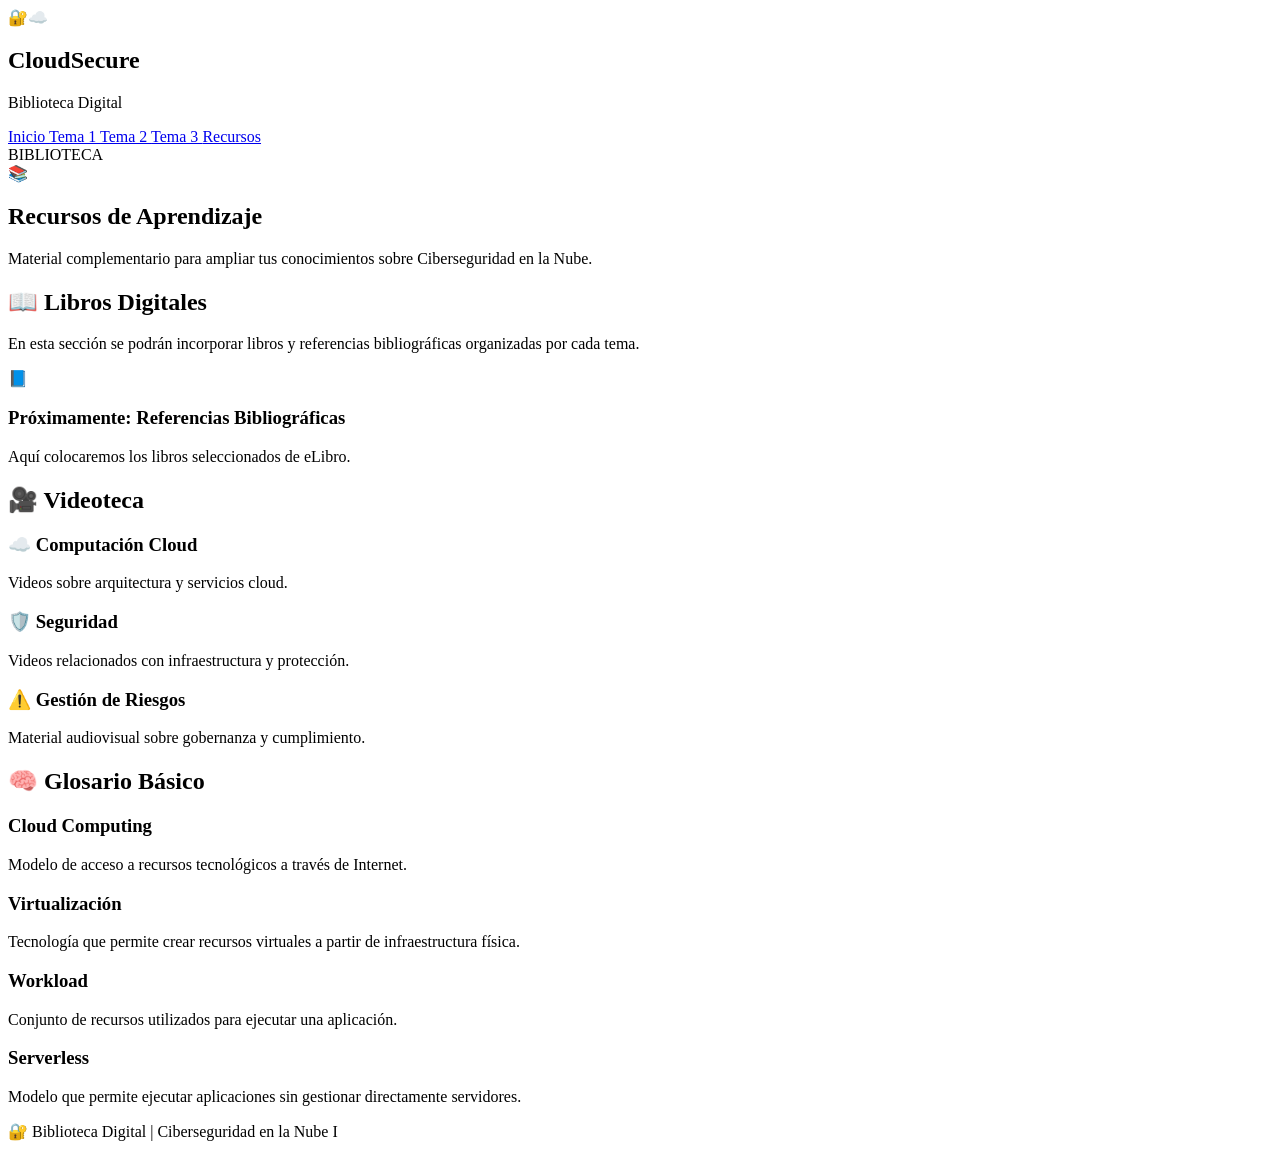
==== recursos.html @ 6ed4eadf "Create recursos.html for digital library resources This HTML file serves as a resource page for a di" ====
<!DOCTYPE html>
<html lang="es">

<head>

    <meta charset="UTF-8">

    <meta name="viewport"
          content="width=device-width, initial-scale=1.0">

    <title>
        Recursos | Biblioteca Cloud
    </title>

    <link rel="stylesheet"
          href="css/estilos.css">

</head>


<body>


<header>

    <div class="logo">

        <div class="logo-icono">
            🔐☁️
        </div>

        <div>

            <h2>
                CloudSecure
            </h2>

            <p>
                Biblioteca Digital
            </p>

        </div>

    </div>


    <nav>

        <a href="index.html">
            Inicio
        </a>

        <a href="arquitectura.html">
            Tema 1
        </a>

        <a href="infraestructura.html">
            Tema 2
        </a>

        <a href="gestion-riesgo.html">
            Tema 3
        </a>

        <a href="recursos.html">
            Recursos
        </a>

    </nav>

</header>



<main class="pagina-tema">


    <section class="cabecera-tema">

        <span class="etiqueta">

            BIBLIOTECA

        </span>


        <div class="gran-icono">

            📚

        </div>


        <h1>

            Recursos de Aprendizaje

        </h1>


        <p>

            Material complementario para ampliar
            tus conocimientos sobre Ciberseguridad
            en la Nube.

        </p>

    </section>



    <!-- LIBROS -->

    <section class="bloque-contenido">

        <h2>

            📖 Libros Digitales

        </h2>


        <p>

            En esta sección se podrán incorporar
            libros y referencias bibliográficas
            organizadas por cada tema.

        </p>


        <div class="libro">

            <div class="portada-libro">

                📘

            </div>


            <div>

                <h3>

                    Próximamente:
                    Referencias Bibliográficas

                </h3>


                <p>

                    Aquí colocaremos los libros
                    seleccionados de eLibro.

                </p>

            </div>

        </div>


    </section>



    <!-- VIDEOS -->

    <section class="bloque-contenido">

        <h2>

            🎥 Videoteca

        </h2>


        <div class="tarjetas-pequenas">

            <div>

                <h3>

                    ☁️ Computación Cloud

                </h3>

                <p>

                    Videos sobre arquitectura
                    y servicios cloud.

                </p>

            </div>


            <div>

                <h3>

                    🛡️ Seguridad

                </h3>

                <p>

                    Videos relacionados con
                    infraestructura y protección.

                </p>

            </div>


            <div>

                <h3>

                    ⚠️ Gestión de Riesgos

                </h3>

                <p>

                    Material audiovisual sobre
                    gobernanza y cumplimiento.

                </p>

            </div>

        </div>

    </section>



    <!-- GLOSARIO -->

    <section class="bloque-contenido">

        <h2>

            🧠 Glosario Básico

        </h2>


        <div class="glosario">


            <div>

                <h3>

                    Cloud Computing

                </h3>

                <p>

                    Modelo de acceso a recursos
                    tecnológicos a través de Internet.

                </p>

            </div>


            <div>

                <h3>

                    Virtualización

                </h3>

                <p>

                    Tecnología que permite crear
                    recursos virtuales a partir
                    de infraestructura física.

                </p>

            </div>


            <div>

                <h3>

                    Workload

                </h3>

                <p>

                    Conjunto de recursos utilizados
                    para ejecutar una aplicación.

                </p>

            </div>


            <div>

                <h3>

                    Serverless

                </h3>

                <p>

                    Modelo que permite ejecutar
                    aplicaciones sin gestionar
                    directamente servidores.

                </p>

            </div>


        </div>


    </section>



</main>



<footer>

    <p>

        🔐 Biblioteca Digital |
        Ciberseguridad en la Nube I

    </p>

</footer>


</body>

</html>
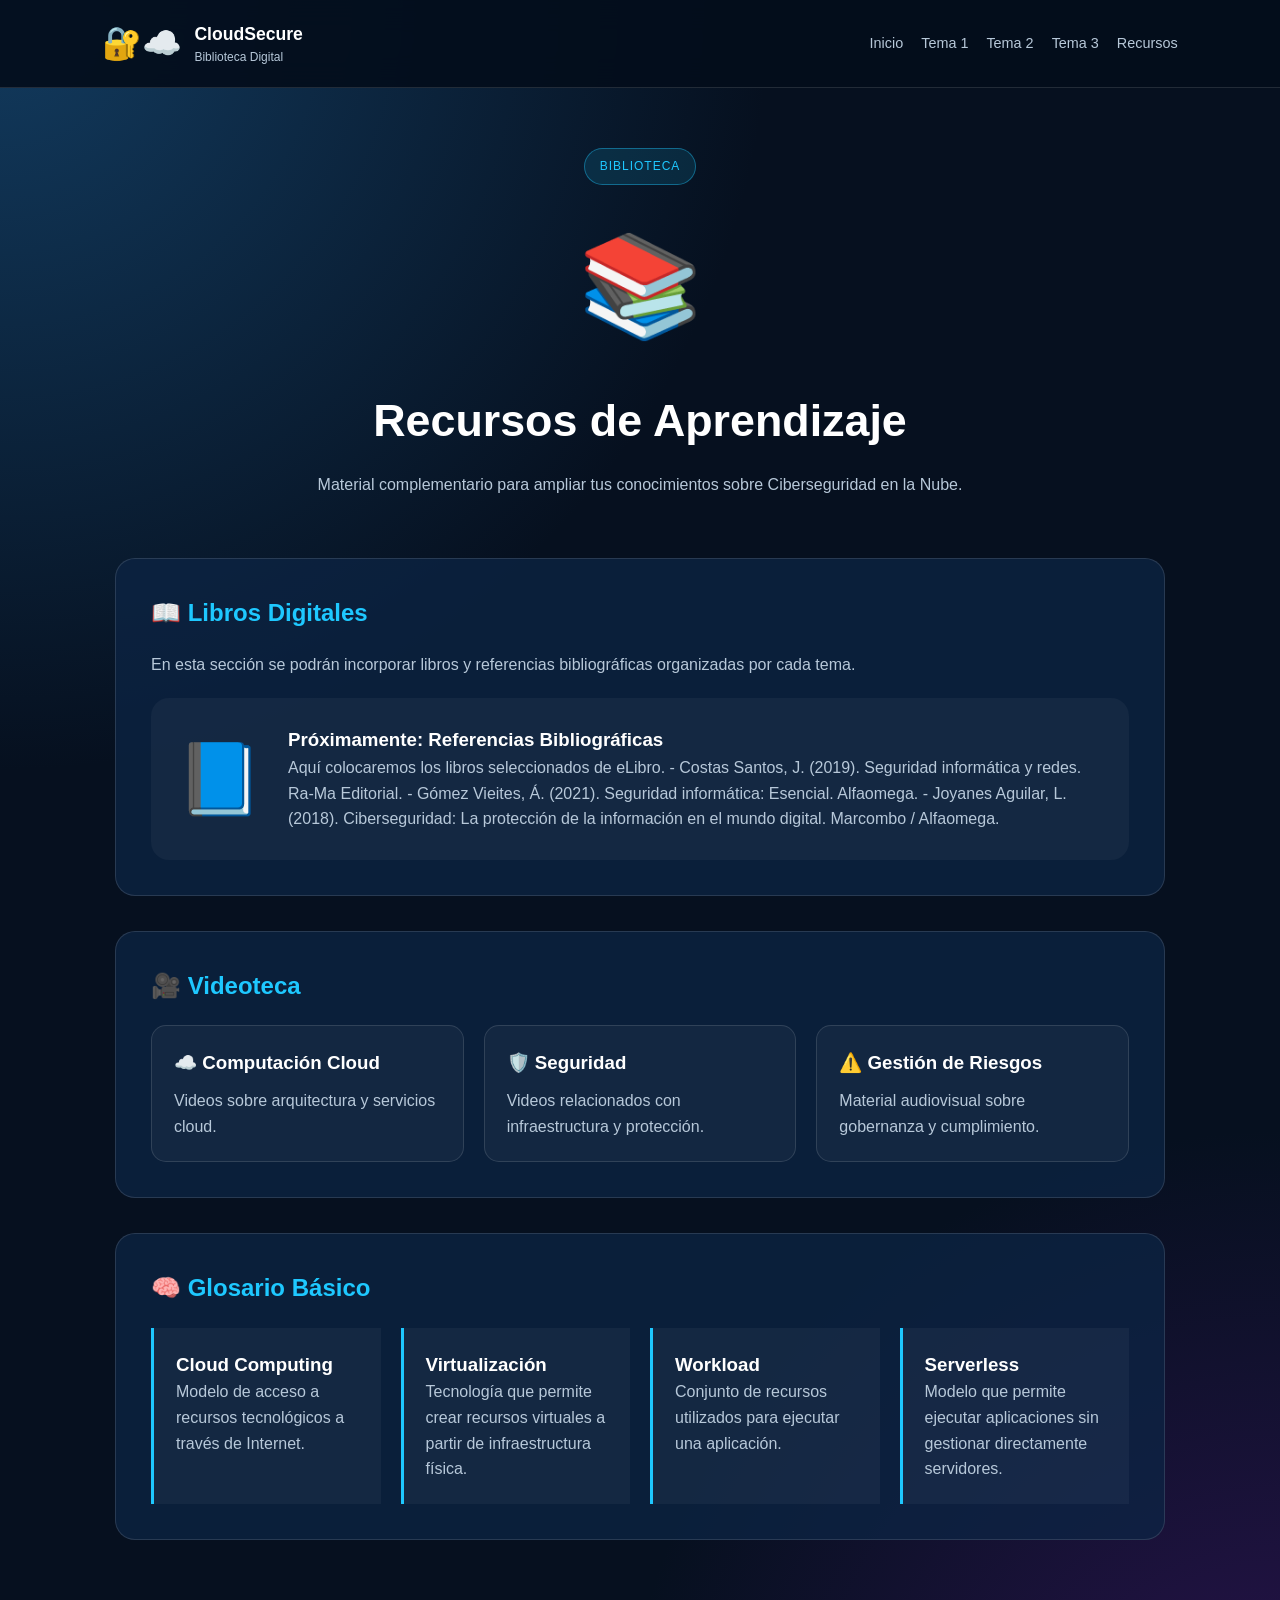
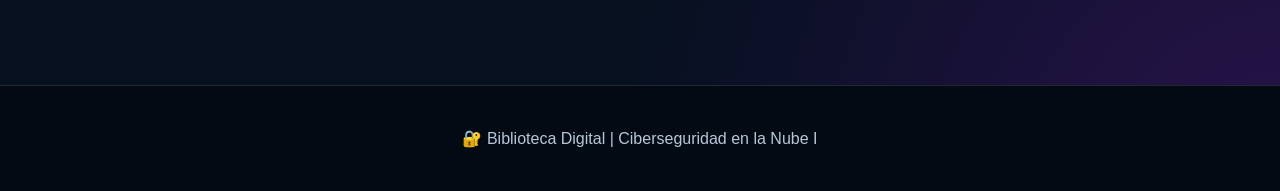
==== commit 94c3f47d: "Add book references to recursos.html" ====
--- a/recursos.html
+++ b/recursos.html
@@ -153,7 +153,9 @@
 
                     Aquí colocaremos los libros
                     seleccionados de eLibro.
-
+                    - Costas Santos, J. (2019). Seguridad informática y redes. Ra-Ma Editorial.
+                    - Gómez Vieites, Á. (2021). Seguridad informática: Esencial. Alfaomega.
+                    - Joyanes Aguilar, L. (2018). Ciberseguridad: La protección de la información en el mundo digital. Marcombo / Alfaomega.
                 </p>
 
             </div>
--- a/css/estilos.css
+++ b/css/estilos.css
@@ -0,0 +1,1694 @@
+/* =====================================
+   VARIABLES
+===================================== */
+
+:root {
+
+    --fondo: #06101f;
+
+    --fondo-secundario: #0a1c35;
+
+    --tarjeta: #0d2544;
+
+    --tarjeta-hover: #12365d;
+
+    --azul: #1ec8ff;
+
+    --morado: #8b5cf6;
+
+    --texto: #ffffff;
+
+    --texto-secundario: #b7c8d9;
+
+    --borde: rgba(255,255,255,0.12);
+
+}
+
+
+/* =====================================
+   GENERAL
+===================================== */
+
+* {
+
+    margin: 0;
+
+    padding: 0;
+
+    box-sizing: border-box;
+
+}
+
+
+html {
+
+    scroll-behavior: smooth;
+
+}
+
+
+body {
+
+    font-family:
+
+        Arial,
+        Helvetica,
+        sans-serif;
+
+    background:
+
+        radial-gradient(
+            circle at top left,
+            #123b5f,
+            transparent 35%
+        ),
+
+        radial-gradient(
+            circle at bottom right,
+            #29134d,
+            transparent 30%
+        ),
+
+        var(--fondo);
+
+    color: var(--texto);
+
+    line-height: 1.6;
+
+}
+
+
+/* =====================================
+   HEADER
+===================================== */
+
+header {
+
+    width: 100%;
+
+    padding:
+
+        18px
+        8%;
+
+    display: flex;
+
+    justify-content: space-between;
+
+    align-items: center;
+
+    gap: 30px;
+
+    flex-wrap: wrap;
+
+    background:
+
+        rgba(
+            4,
+            14,
+            28,
+            0.92
+        );
+
+    border-bottom:
+
+        1px solid
+        var(--borde);
+
+    position: sticky;
+
+    top: 0;
+
+    z-index: 100;
+
+    backdrop-filter:
+
+        blur(15px);
+
+}
+
+
+/* =====================================
+   LOGO
+===================================== */
+
+.logo {
+
+    display: flex;
+
+    align-items: center;
+
+    gap: 12px;
+
+}
+
+
+.logo-icono {
+
+    font-size: 32px;
+
+}
+
+
+.logo h2 {
+
+    font-size: 1.1rem;
+
+}
+
+
+.logo p {
+
+    font-size: 0.75rem;
+
+    color:
+
+        var(--texto-secundario);
+
+}
+
+
+/* =====================================
+   NAVEGACIÓN
+===================================== */
+
+nav {
+
+    display: flex;
+
+    gap: 18px;
+
+    flex-wrap: wrap;
+
+}
+
+
+nav a {
+
+    text-decoration: none;
+
+    color:
+
+        var(--texto-secundario);
+
+    transition:
+
+        0.3s;
+
+    font-size:
+
+        0.9rem;
+
+}
+
+
+nav a:hover {
+
+    color:
+
+        var(--azul);
+
+}
+
+
+/* =====================================
+   HERO
+===================================== */
+
+.hero {
+
+    min-height: 580px;
+
+    padding:
+
+        80px
+        10%;
+
+    display: grid;
+
+    grid-template-columns:
+
+        1fr
+        1fr;
+
+    align-items: center;
+
+    gap: 60px;
+
+}
+
+
+.hero-contenido {
+
+    max-width: 650px;
+
+}
+
+
+.etiqueta {
+
+    display: inline-block;
+
+    padding:
+
+        8px
+        15px;
+
+    border-radius: 30px;
+
+    background:
+
+        rgba(
+            30,
+            200,
+            255,
+            0.12
+        );
+
+    border:
+
+        1px solid
+        rgba(
+            30,
+            200,
+            255,
+            0.4
+        );
+
+    color:
+
+        var(--azul);
+
+    font-size:
+
+        0.75rem;
+
+    letter-spacing:
+
+        1px;
+
+}
+
+
+.hero h1 {
+
+    font-size:
+
+        3.5rem;
+
+    line-height:
+
+        1.15;
+
+    margin:
+
+        20px
+        0;
+
+}
+
+
+.hero h1 span {
+
+    display: block;
+
+    color:
+
+        var(--azul);
+
+}
+
+
+.hero p {
+
+    color:
+
+        var(--texto-secundario);
+
+    font-size:
+
+        1.1rem;
+
+    max-width:
+
+        600px;
+
+}
+
+
+/* =====================================
+   BOTONES
+===================================== */
+
+.hero-botones {
+
+    margin-top:
+
+        30px;
+
+    display: flex;
+
+    gap: 15px;
+
+    flex-wrap: wrap;
+
+}
+
+
+.boton-principal,
+.boton-secundario {
+
+    text-decoration: none;
+
+    padding:
+
+        14px
+        22px;
+
+    border-radius:
+
+        10px;
+
+    transition:
+
+        0.3s;
+
+}
+
+
+.boton-principal {
+
+    background:
+
+        linear-gradient(
+            135deg,
+            var(--azul),
+            var(--morado)
+        );
+
+    color: white;
+
+}
+
+
+.boton-secundario {
+
+    border:
+
+        1px solid
+        var(--borde);
+
+    color: white;
+
+}
+
+
+.boton-principal:hover,
+.boton-secundario:hover {
+
+    transform:
+
+        translateY(-3px);
+
+}
+
+
+/* =====================================
+   ICONO HERO
+===================================== */
+
+.hero-icono {
+
+    position: relative;
+
+    text-align: center;
+
+    font-size:
+
+        220px;
+
+    filter:
+
+        drop-shadow(
+            0 0 35px
+            rgba(
+                30,
+                200,
+                255,
+                0.35
+            )
+        );
+
+}
+
+
+.candado {
+
+    position: absolute;
+
+    font-size:
+
+        70px;
+
+    bottom:
+
+        20%;
+
+    left:
+
+        50%;
+
+    transform:
+
+        translateX(-50%);
+
+}
+
+
+/* =====================================
+   INTRODUCCIÓN
+===================================== */
+
+.introduccion {
+
+    max-width: 1000px;
+
+    margin:
+
+        30px auto
+        80px;
+
+    padding:
+
+        40px;
+
+    background:
+
+        rgba(
+            15,
+            40,
+            70,
+            0.65
+        );
+
+    border:
+
+        1px solid
+        var(--borde);
+
+    border-radius:
+
+        25px;
+
+}
+
+
+.introduccion h2 {
+
+    margin-bottom:
+
+        15px;
+
+}
+
+
+.introduccion p {
+
+    color:
+
+        var(--texto-secundario);
+
+    margin-top:
+
+        10px;
+
+}
+
+
+/* =====================================
+   SECCIONES
+===================================== */
+
+.seccion {
+
+    max-width: 1300px;
+
+    margin: auto;
+
+    padding:
+
+        70px
+        30px;
+
+}
+
+
+.titulo-seccion {
+
+    text-align: center;
+
+    margin-bottom:
+
+        45px;
+
+}
+
+
+.titulo-seccion h2 {
+
+    font-size:
+
+        2.3rem;
+
+    margin:
+
+        10px 0;
+
+}
+
+
+.titulo-seccion p {
+
+    color:
+
+        var(--texto-secundario);
+
+}
+
+
+/* =====================================
+   GRID TEMAS
+===================================== */
+
+.grid-temas {
+
+    display: grid;
+
+    grid-template-columns:
+
+        repeat(
+            auto-fit,
+            minmax(
+                280px,
+                1fr
+            )
+        );
+
+    gap:
+
+        25px;
+
+}
+
+
+/* =====================================
+   TARJETAS
+===================================== */
+
+.tarjeta {
+
+    position: relative;
+
+    padding:
+
+        30px;
+
+    background:
+
+        rgba(
+            13,
+            37,
+            68,
+            0.9
+        );
+
+    border:
+
+        1px solid
+        var(--borde);
+
+    border-radius:
+
+        22px;
+
+    transition:
+
+        0.35s;
+
+    overflow: hidden;
+
+}
+
+
+.tarjeta:hover {
+
+    transform:
+
+        translateY(-10px);
+
+    background:
+
+        var(--tarjeta-hover);
+
+    border-color:
+
+        var(--azul);
+
+}
+
+
+.numero {
+
+    position: absolute;
+
+    top:
+
+        20px;
+
+    right:
+
+        25px;
+
+    color:
+
+        rgba(
+            255,
+            255,
+            255,
+            0.2
+        );
+
+    font-size:
+
+        2rem;
+
+    font-weight:
+
+        bold;
+
+}
+
+
+.icono-tema {
+
+    font-size:
+
+        55px;
+
+    margin-bottom:
+
+        20px;
+
+}
+
+
+.tarjeta h3 {
+
+    margin-bottom:
+
+        15px;
+
+    font-size:
+
+        1.4rem;
+
+}
+
+
+.tarjeta p {
+
+    color:
+
+        var(--texto-secundario);
+
+}
+
+
+.boton-tarjeta {
+
+    display: inline-block;
+
+    margin-top:
+
+        25px;
+
+    color:
+
+        var(--azul);
+
+    text-decoration: none;
+
+    font-weight:
+
+        bold;
+
+}
+
+
+/* =====================================
+   ACCESO RÁPIDO
+===================================== */
+
+.acceso-rapido {
+
+    padding:
+
+        70px
+        10%;
+
+    background:
+
+        rgba(
+            0,
+            0,
+            0,
+            0.15
+        );
+
+}
+
+
+.acceso-rapido h2 {
+
+    text-align: center;
+
+    margin-bottom:
+
+        35px;
+
+}
+
+
+.grid-acceso {
+
+    display: grid;
+
+    grid-template-columns:
+
+        repeat(
+            auto-fit,
+            minmax(
+                220px,
+                1fr
+            )
+        );
+
+    gap:
+
+        20px;
+
+}
+
+
+.acceso {
+
+    padding:
+
+        25px;
+
+    text-align: center;
+
+    border:
+
+        1px solid
+        var(--borde);
+
+    border-radius:
+
+        18px;
+
+}
+
+
+.acceso div {
+
+    font-size:
+
+        40px;
+
+    margin-bottom:
+
+        15px;
+
+}
+
+
+.acceso p {
+
+    color:
+
+        var(--texto-secundario);
+
+}
+
+
+/* =====================================
+   PÁGINAS DE TEMAS
+===================================== */
+
+.pagina-tema {
+
+    max-width: 1100px;
+
+    margin: auto;
+
+    padding:
+
+        60px
+        25px;
+
+}
+
+
+.cabecera-tema {
+
+    text-align: center;
+
+    margin-bottom:
+
+        60px;
+
+}
+
+
+.gran-icono {
+
+    font-size:
+
+        100px;
+
+    margin:
+
+        20px 0;
+
+}
+
+
+.cabecera-tema h1 {
+
+    font-size:
+
+        2.8rem;
+
+    margin-bottom:
+
+        15px;
+
+}
+
+
+.cabecera-tema p {
+
+    color:
+
+        var(--texto-secundario);
+
+    max-width:
+
+        700px;
+
+    margin: auto;
+
+}
+
+
+/* =====================================
+   BLOQUES DE CONTENIDO
+===================================== */
+
+.bloque-contenido {
+
+    margin-bottom:
+
+        35px;
+
+    padding:
+
+        35px;
+
+    background:
+
+        rgba(
+            13,
+            37,
+            68,
+            0.75
+        );
+
+    border:
+
+        1px solid
+        var(--borde);
+
+    border-radius:
+
+        20px;
+
+}
+
+
+.bloque-contenido h2 {
+
+    margin-bottom:
+
+        20px;
+
+    color:
+
+        var(--azul);
+
+}
+
+
+.bloque-contenido p {
+
+    color:
+
+        var(--texto-secundario);
+
+}
+
+
+/* =====================================
+   LISTAS
+===================================== */
+
+.lista {
+
+    padding-left:
+
+        20px;
+
+    margin-top:
+
+        15px;
+
+}
+
+
+.lista li {
+
+    margin:
+
+        10px 0;
+
+    color:
+
+        var(--texto-secundario);
+
+}
+
+
+/* =====================================
+   CONCEPTOS
+===================================== */
+
+.lista-conceptos {
+
+    display: grid;
+
+    grid-template-columns:
+
+        repeat(
+            auto-fit,
+            minmax(
+                200px,
+                1fr
+            )
+        );
+
+    gap:
+
+        15px;
+
+    margin-top:
+
+        20px;
+
+}
+
+
+.lista-conceptos div {
+
+    padding:
+
+        18px;
+
+    border-radius:
+
+        12px;
+
+    background:
+
+        rgba(
+            30,
+            200,
+            255,
+            0.08
+        );
+
+    border:
+
+        1px solid
+        rgba(
+            30,
+            200,
+            255,
+            0.15
+        );
+
+}
+
+
+/* =====================================
+   TARJETAS PEQUEÑAS
+===================================== */
+
+.tarjetas-pequenas {
+
+    display: grid;
+
+    grid-template-columns:
+
+        repeat(
+            auto-fit,
+            minmax(
+                220px,
+                1fr
+            )
+        );
+
+    gap:
+
+        20px;
+
+    margin-top:
+
+        20px;
+
+}
+
+
+.tarjetas-pequenas div {
+
+    padding:
+
+        22px;
+
+    background:
+
+        rgba(
+            255,
+            255,
+            255,
+            0.04
+        );
+
+    border-radius:
+
+        15px;
+
+    border:
+
+        1px solid
+        var(--borde);
+
+}
+
+
+.tarjetas-pequenas h3 {
+
+    margin-bottom:
+
+        10px;
+
+}
+
+
+/* =====================================
+   MODELOS
+===================================== */
+
+.modelos-grid {
+
+    display: grid;
+
+    grid-template-columns:
+
+        repeat(
+            auto-fit,
+            minmax(
+                200px,
+                1fr
+            )
+        );
+
+    gap:
+
+        20px;
+
+}
+
+
+.modelo {
+
+    padding:
+
+        30px;
+
+    text-align: center;
+
+    background:
+
+        linear-gradient(
+            135deg,
+            rgba(
+                30,
+                200,
+                255,
+                0.15
+            ),
+            rgba(
+                139,
+                92,
+                246,
+                0.12
+            )
+        );
+
+    border-radius:
+
+        18px;
+
+}
+
+
+.modelo h3 {
+
+    font-size:
+
+        2rem;
+
+    color:
+
+        var(--azul);
+
+}
+
+
+/* =====================================
+   COMPARACIÓN
+===================================== */
+
+.comparacion {
+
+    display: grid;
+
+    grid-template-columns:
+
+        repeat(
+            auto-fit,
+            minmax(
+                250px,
+                1fr
+            )
+        );
+
+    gap:
+
+        25px;
+
+    margin-top:
+
+        25px;
+
+}
+
+
+.comparacion div {
+
+    padding:
+
+        25px;
+
+    border-radius:
+
+        18px;
+
+    background:
+
+        rgba(
+            255,
+            255,
+            255,
+            0.04
+        );
+
+}
+
+
+.comparacion h3 {
+
+    color:
+
+        var(--azul);
+
+    margin-bottom:
+
+        15px;
+
+}
+
+
+.comparacion ul {
+
+    padding-left:
+
+        20px;
+
+}
+
+
+/* =====================================
+   PROCESO RIESGO
+===================================== */
+
+.proceso-riesgo {
+
+    display: grid;
+
+    gap:
+
+        15px;
+
+    margin-top:
+
+        25px;
+
+}
+
+
+.proceso-riesgo div {
+
+    padding:
+
+        18px;
+
+    border-radius:
+
+        12px;
+
+    background:
+
+        rgba(
+            255,
+            255,
+            255,
+            0.05
+        );
+
+}
+
+
+.proceso-riesgo span {
+
+    display:
+
+        inline-flex;
+
+    width:
+
+        35px;
+
+    height:
+
+        35px;
+
+    align-items:
+
+        center;
+
+    justify-content:
+
+        center;
+
+    border-radius:
+
+        50%;
+
+    background:
+
+        var(--azul);
+
+    color:
+
+        #00111f;
+
+    margin-right:
+
+        10px;
+
+    font-weight:
+
+        bold;
+
+}
+
+
+/* =====================================
+   HERRAMIENTAS
+===================================== */
+
+.herramientas {
+
+    display: grid;
+
+    grid-template-columns:
+
+        repeat(
+            auto-fit,
+            minmax(
+                220px,
+                1fr
+            )
+        );
+
+    gap:
+
+        20px;
+
+}
+
+
+.herramienta {
+
+    padding:
+
+        25px;
+
+    border-radius:
+
+        18px;
+
+    background:
+
+        linear-gradient(
+            135deg,
+            rgba(
+                139,
+                92,
+                246,
+                0.15
+            ),
+            rgba(
+                30,
+                200,
+                255,
+                0.1
+            )
+        );
+
+}
+
+
+.herramienta h3 {
+
+    color:
+
+        var(--azul);
+
+    margin-bottom:
+
+        10px;
+
+}
+
+
+/* =====================================
+   LIBROS
+===================================== */
+
+.libro {
+
+    display: flex;
+
+    align-items: center;
+
+    gap:
+
+        25px;
+
+    margin-top:
+
+        20px;
+
+    padding:
+
+        25px;
+
+    border-radius:
+
+        18px;
+
+    background:
+
+        rgba(
+            255,
+            255,
+            255,
+            0.04
+        );
+
+}
+
+
+.portada-libro {
+
+    font-size:
+
+        70px;
+
+}
+
+
+/* =====================================
+   GLOSARIO
+===================================== */
+
+.glosario {
+
+    display: grid;
+
+    grid-template-columns:
+
+        repeat(
+            auto-fit,
+            minmax(
+                220px,
+                1fr
+            )
+        );
+
+    gap:
+
+        20px;
+
+}
+
+
+.glosario div {
+
+    padding:
+
+        22px;
+
+    border-left:
+
+        3px solid
+        var(--azul);
+
+    background:
+
+        rgba(
+            255,
+            255,
+            255,
+            0.04
+        );
+
+}
+
+
+/* =====================================
+   FOOTER
+===================================== */
+
+footer {
+
+    text-align: center;
+
+    padding:
+
+        40px;
+
+    margin-top:
+
+        50px;
+
+    background:
+
+        #030a13;
+
+    border-top:
+
+        1px solid
+        var(--borde);
+
+    color:
+
+        var(--texto-secundario);
+
+}
+
+
+.footer-small {
+
+    font-size:
+
+        0.8rem;
+
+    margin-top:
+
+        10px;
+
+}
+
+
+/* =====================================
+   RESPONSIVE
+===================================== */
+
+@media
+(max-width: 800px) {
+
+
+    header {
+
+        justify-content:
+
+            center;
+
+    }
+
+
+    nav {
+
+        justify-content:
+
+            center;
+
+    }
+
+
+    .hero {
+
+        grid-template-columns:
+
+            1fr;
+
+        text-align:
+
+            center;
+
+        padding:
+
+            60px
+            25px;
+
+    }
+
+
+    .hero h1 {
+
+        font-size:
+
+            2.5rem;
+
+    }
+
+
+    .hero-icono {
+
+        font-size:
+
+            150px;
+
+    }
+
+
+    .hero-botones {
+
+        justify-content:
+
+            center;
+
+    }
+
+
+    .cabecera-tema h1 {
+
+        font-size:
+
+            2.1rem;
+
+    }
+
+
+}
+
+
+@media
+(max-width: 500px) {
+
+
+    nav {
+
+        gap:
+
+            10px;
+
+    }
+
+
+    nav a {
+
+        font-size:
+
+            0.8rem;
+
+    }
+
+
+    .bloque-contenido {
+
+        padding:
+
+            22px;
+
+    }
+
+
+    .introduccion {
+
+        margin:
+
+            20px;
+
+        padding:
+
+            25px;
+
+    }
+
+
+}
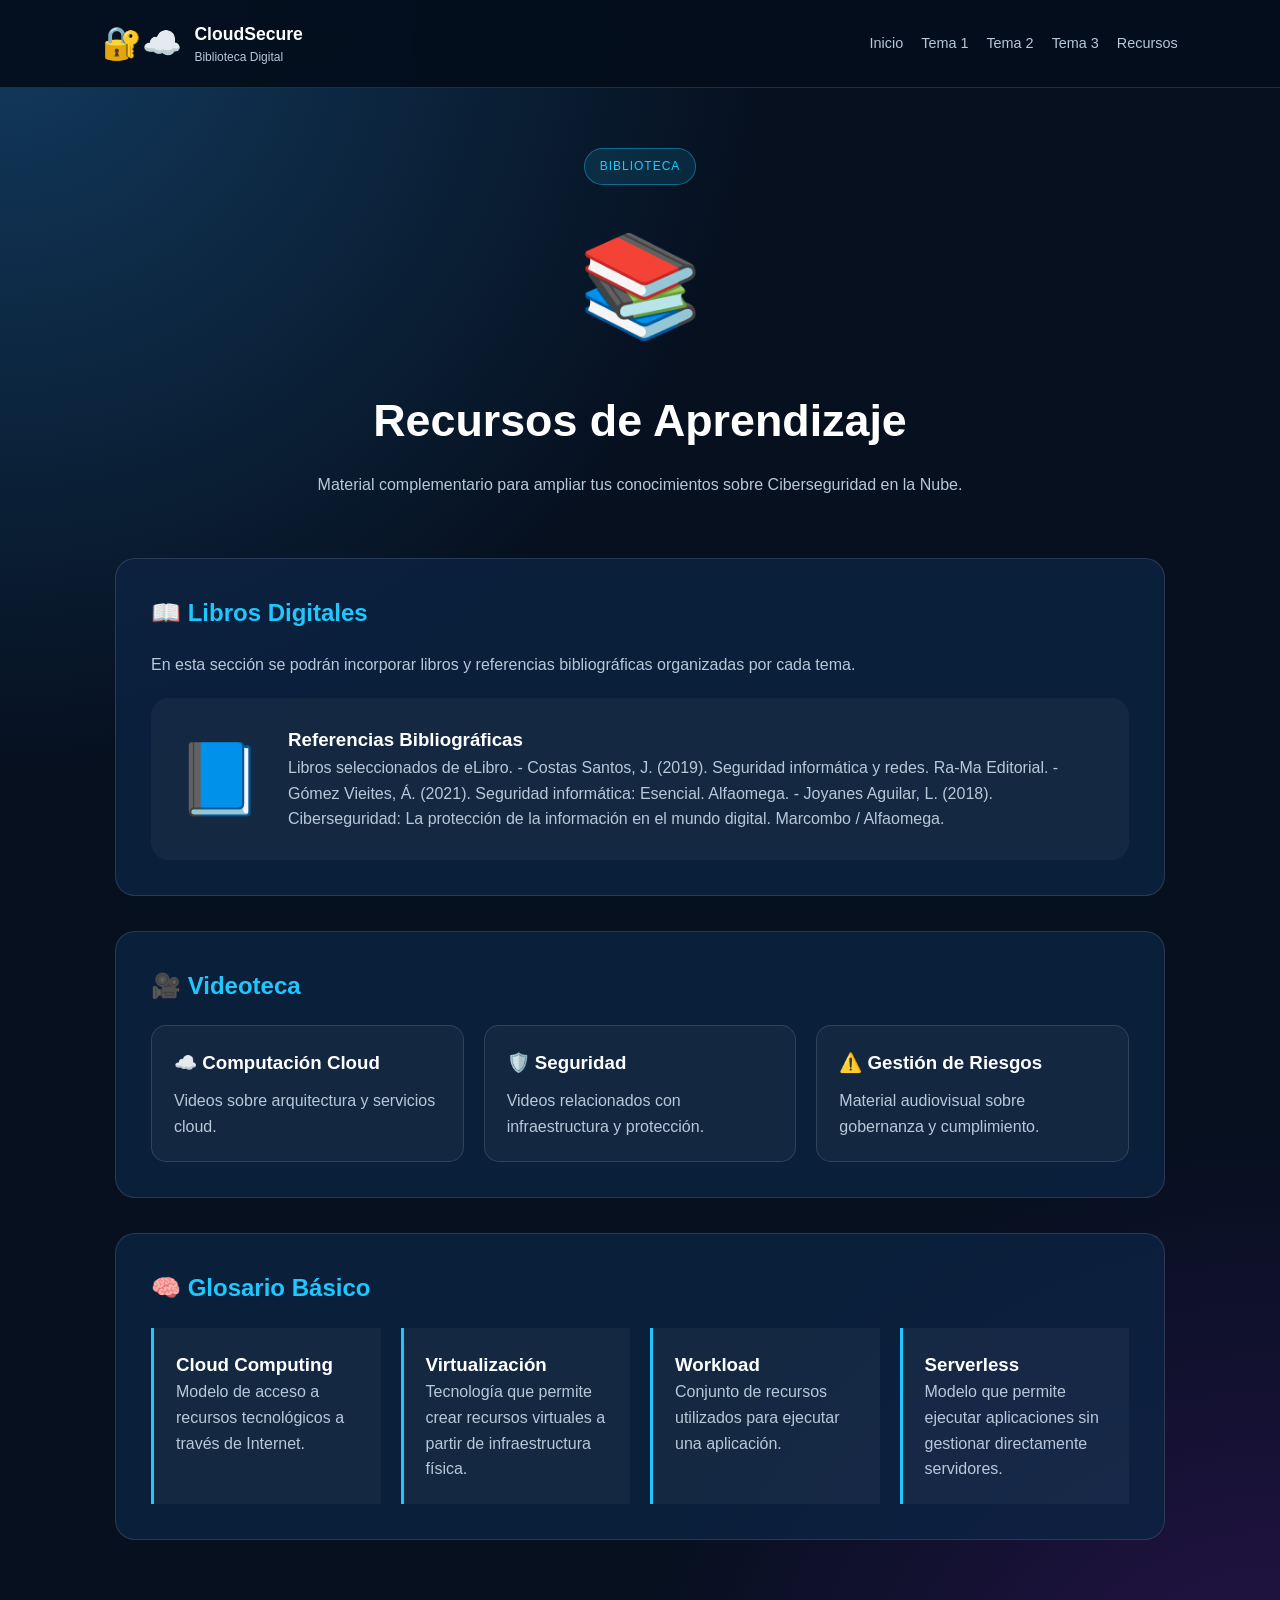
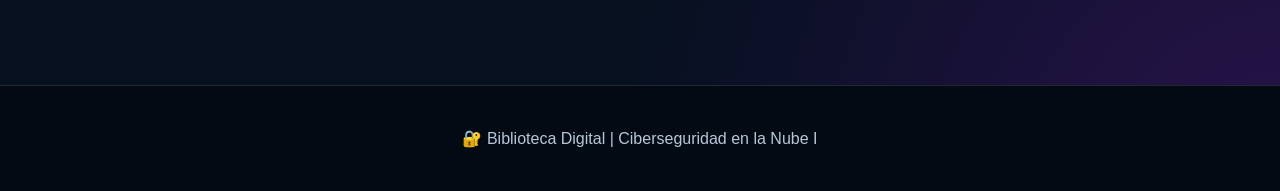
==== commit 3550a13a: "Update recursos.html" ====
--- a/recursos.html
+++ b/recursos.html
@@ -143,16 +143,13 @@
 
                 <h3>
 
-                    Próximamente:
-                    Referencias Bibliográficas
-
-                </h3>
-
-
-                <p>
-
-                    Aquí colocaremos los libros
-                    seleccionados de eLibro.
+                   Referencias Bibliográficas
+
+                </h3>
+
+
+                <p>
+                   Libros seleccionados de eLibro.
                     - Costas Santos, J. (2019). Seguridad informática y redes. Ra-Ma Editorial.
                     - Gómez Vieites, Á. (2021). Seguridad informática: Esencial. Alfaomega.
                     - Joyanes Aguilar, L. (2018). Ciberseguridad: La protección de la información en el mundo digital. Marcombo / Alfaomega.
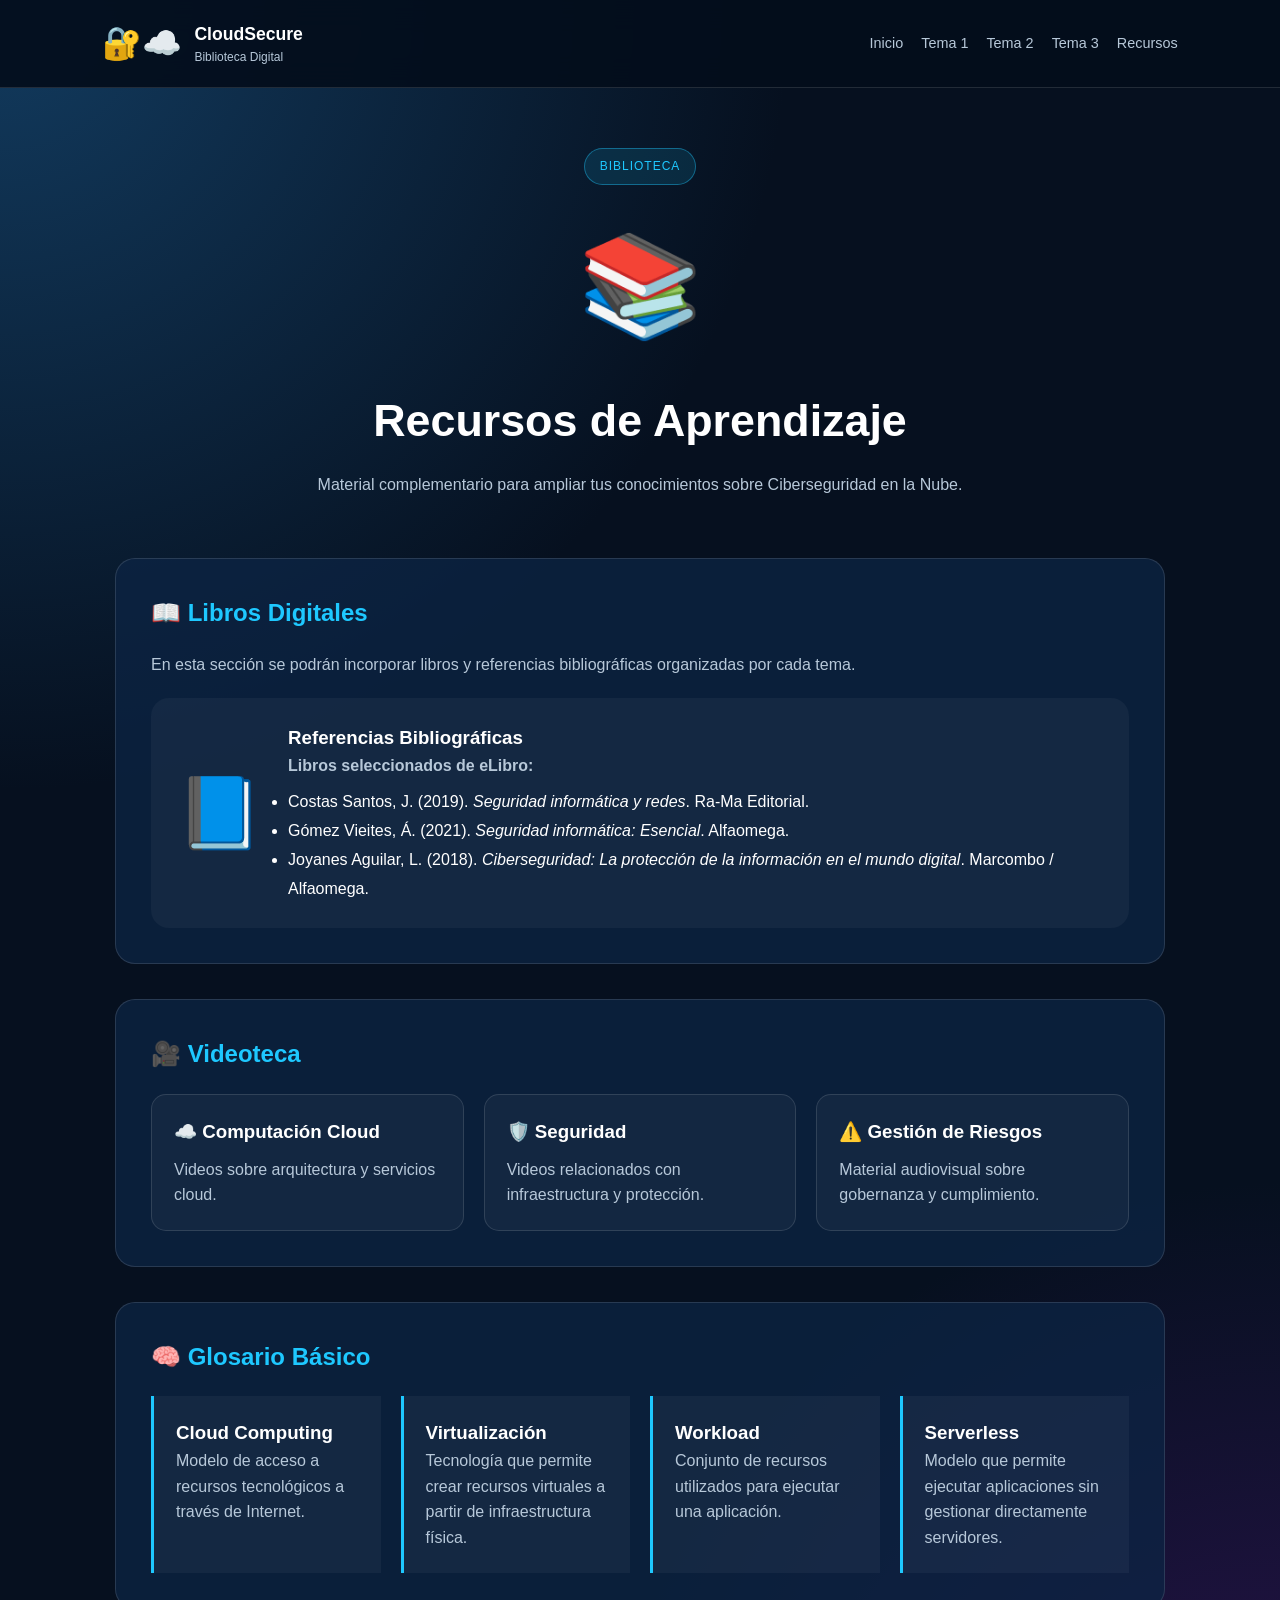
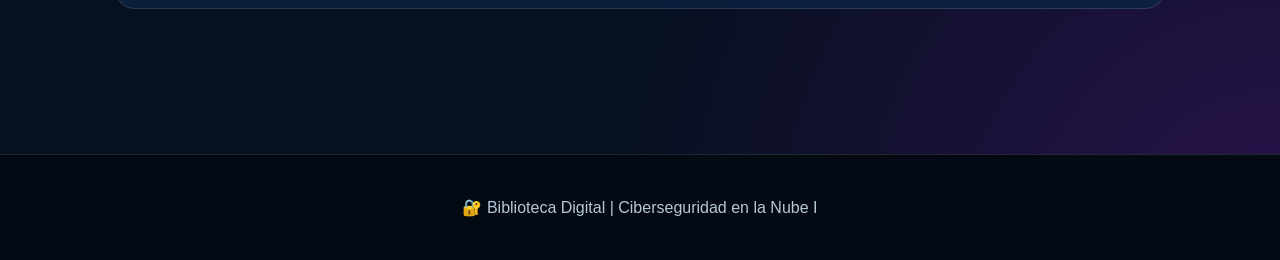
==== commit 4bd7d3c3: "Revise book list formatting in recursos.html Updated the list of selected books from eLibro with for" ====
--- a/recursos.html
+++ b/recursos.html
@@ -148,11 +148,13 @@
                 </h3>
 
 
-                <p>
-                   Libros seleccionados de eLibro.
-                    - Costas Santos, J. (2019). Seguridad informática y redes. Ra-Ma Editorial.
-                    - Gómez Vieites, Á. (2021). Seguridad informática: Esencial. Alfaomega.
-                    - Joyanes Aguilar, L. (2018). Ciberseguridad: La protección de la información en el mundo digital. Marcombo / Alfaomega.
+                <p><strong>Libros seleccionados de eLibro:</strong></p>
+
+<ul style="line-height: 1.8; margin-top: 10px;">
+  <li>Costas Santos, J. (2019). <em>Seguridad informática y redes</em>. Ra-Ma Editorial.</li>
+  <li>Gómez Vieites, Á. (2021). <em>Seguridad informática: Esencial</em>. Alfaomega.</li>
+  <li>Joyanes Aguilar, L. (2018). <em>Ciberseguridad: La protección de la información en el mundo digital</em>. Marcombo / Alfaomega.</li>
+</ul>
                 </p>
 
             </div>
